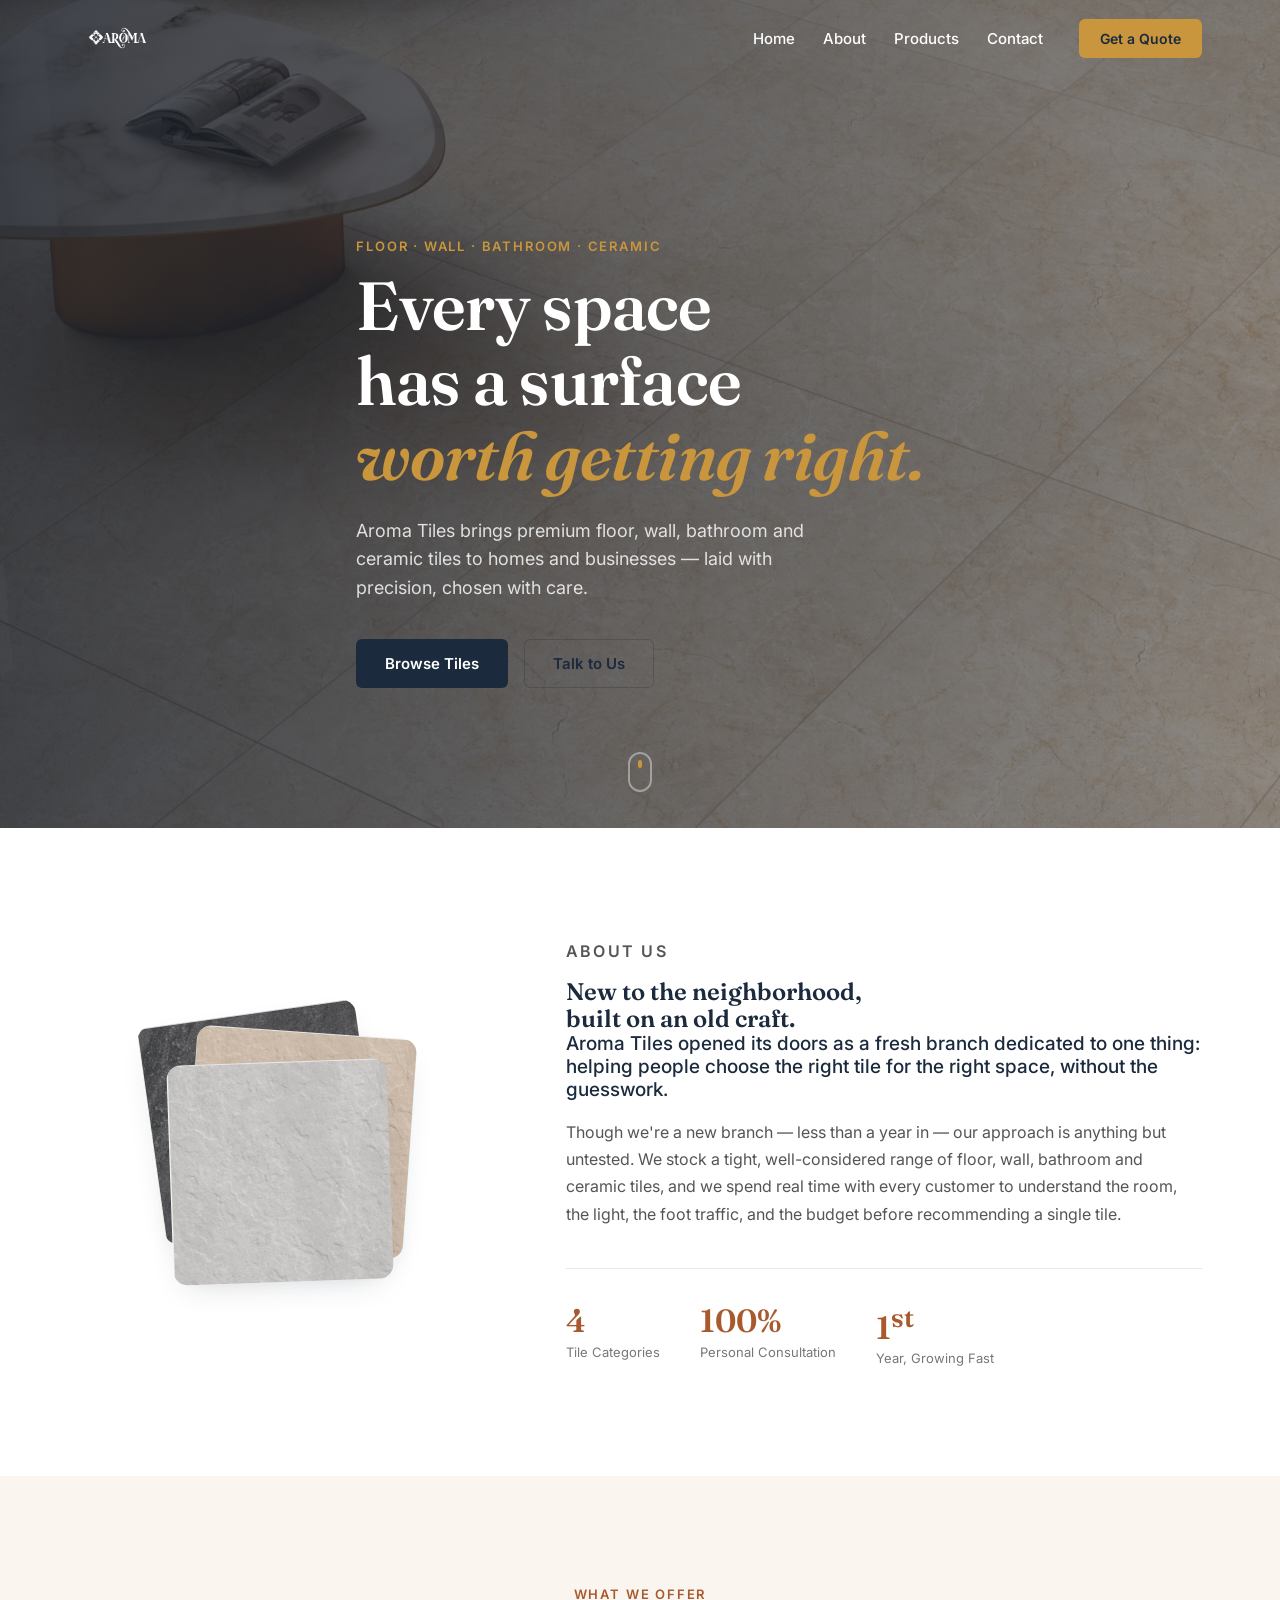
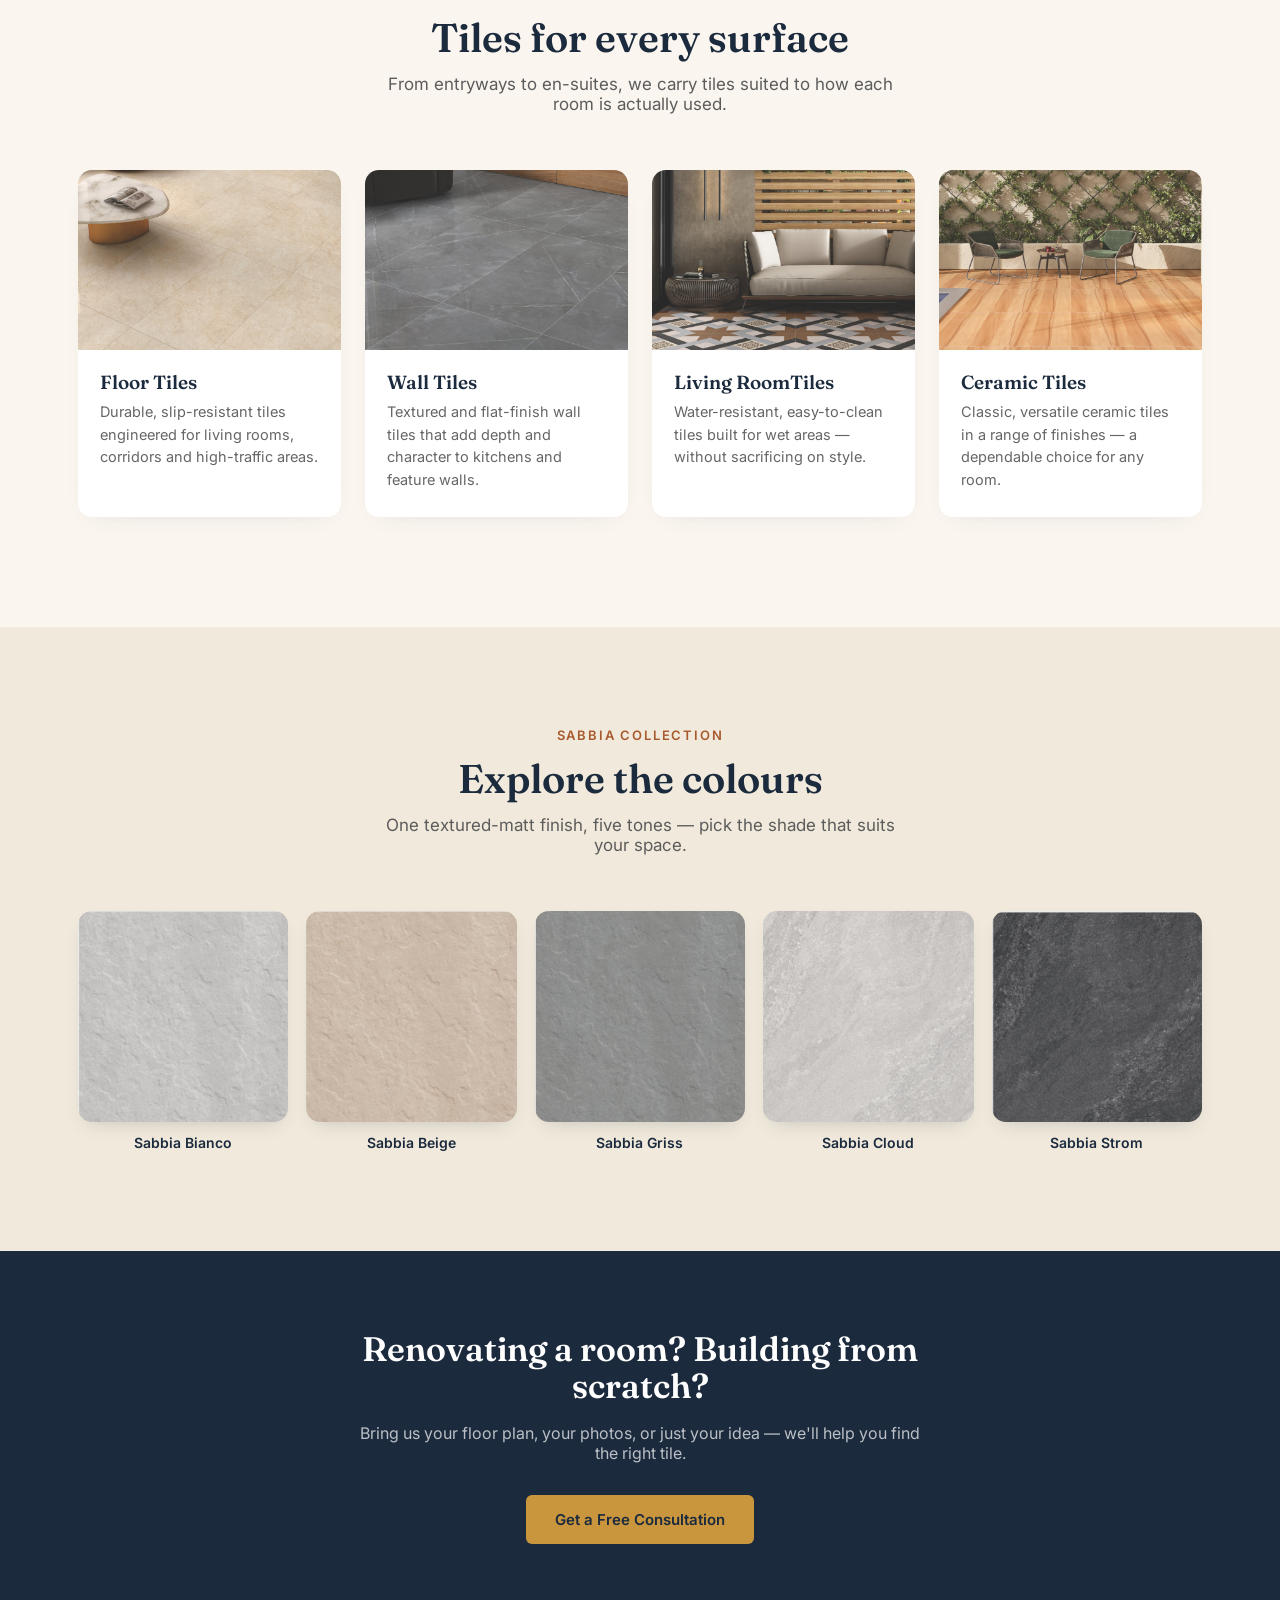
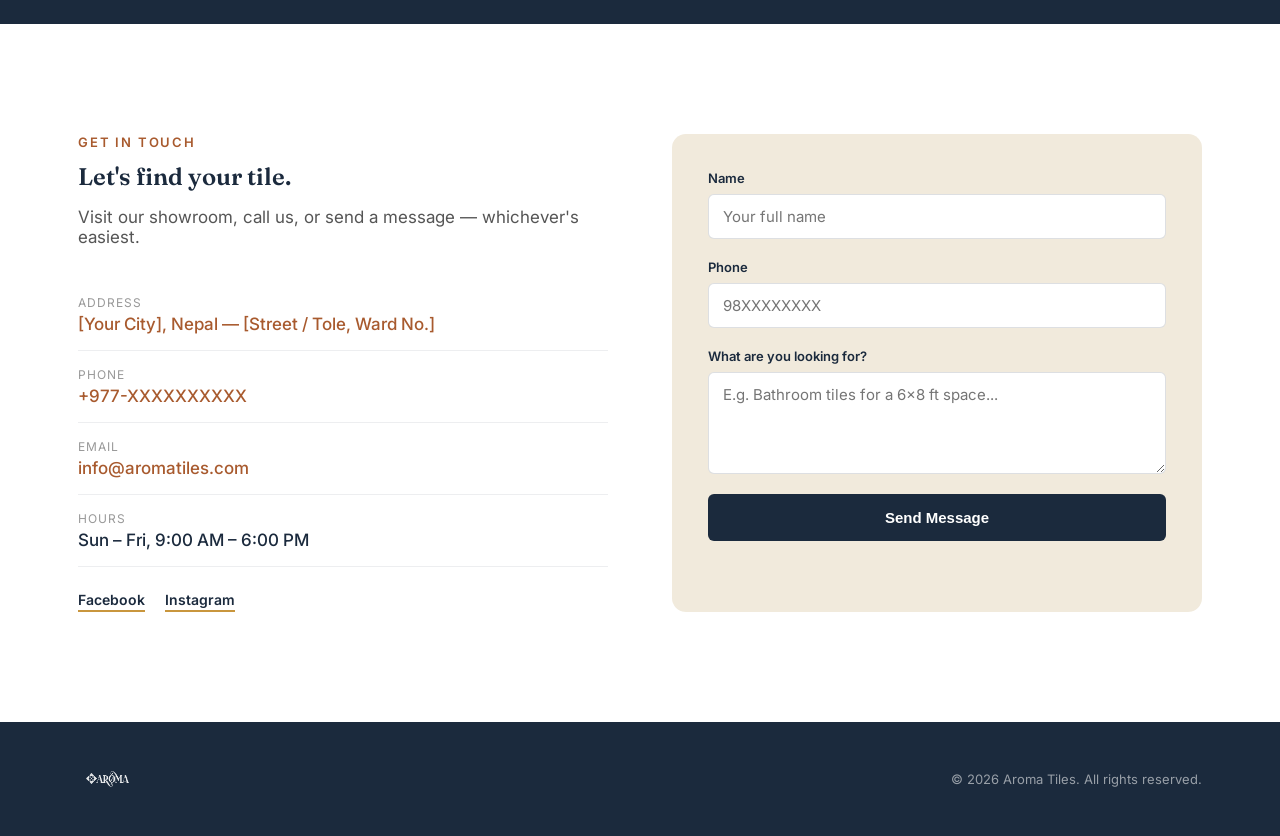
==== aroma-tiles/index.html @ 13517559 "Add files via upload" ====
<!DOCTYPE html>
<html lang="en">

<head>
  <meta charset="UTF-8">
  <meta name="viewport" content="width=device-width, initial-scale=1.0">
  <title>Aroma Tiles — Premium Floor, Wall & Bathroom Tiles</title>
  <meta name="description"
    content="Aroma Tiles offers premium floor tiles, wall tiles, bathroom tiles, and ceramic tiles. Quality flooring solutions for your home and business.">
  <meta name="keywords" content="Aroma Tiles, floor tiles, wall tiles, bathroom tiles, ceramic tiles, tile shop">
  <meta property="og:title" content="Aroma Tiles — Premium Tiles for Every Space">
  <meta property="og:description" content="Discover premium floor, wall, bathroom and ceramic tiles at Aroma Tiles.">
  <meta property="og:type" content="website">
  <link rel="icon" href="assets/logo.png" type="image/png">
  <link rel="preconnect" href="https://fonts.googleapis.com">
  <link rel="preconnect" href="https://fonts.gstatic.com" crossorigin>
  <link
    href="https://fonts.googleapis.com/css2?family=Fraunces:opsz,wght@9..144,300..700&family=Inter:wght@400;500;600;700&display=swap"
    rel="stylesheet">
  <link rel="stylesheet" href="style.css">
</head>

<body>

  <!-- ===================== HEADER / NAV ===================== -->
  <header class="site-header" id="header">
    <div class="container header-inner">
      <a href="#home" class="brand">
        <img src="assets/logo.png" alt="Aroma Tiles logo" class="brand-logo">
      </a>
      <nav class="main-nav" id="main-nav">
        <a href="#home">Home</a>
        <a href="#about">About</a>
        <a href="#products">Products</a>
        <a href="#contact">Contact</a>
      </nav>
      <a href="#contact" class="btn btn-primary nav-cta">Get a Quote</a>
      <button class="nav-toggle" id="nav-toggle" aria-label="Toggle menu" aria-expanded="false">
        <span></span><span></span><span></span>
      </button>
    </div>
  </header>

  <!-- ===================== HERO ===================== -->
  <section class="hero" id="home">
    <div class="hero-slideshow" id="heroSlideshow" aria-hidden="true">
      <div class="hero-slide active" style="background-image:url('assets/floor.jpg')"></div>
      <div class="hero-slide" style="background-image:url('assets/wall.jpg')"></div>
      <div class="hero-slide" style="background-image:url('assets/bathroom.jpg')"></div>
      <div class="hero-slide" style="background-image:url('assets/ceramic.jpg')"></div>
    </div>
    <div class="hero-overlay" aria-hidden="true"></div>
    <div class="hero-grout" aria-hidden="true">
      <div class="grout-grid" id="groutGrid"></div>
    </div>
    <div class="container hero-inner">
      <p class="eyebrow">Floor &middot; Wall &middot; Bathroom &middot; Ceramic</p>
      <h1 class="hero-title">Every space<br>has a surface<br><span class="accent-text">worth getting right.</span></h1>
      <p class="hero-sub">Aroma Tiles brings premium floor, wall, bathroom and ceramic tiles to homes and businesses —
        laid with precision, chosen with care.</p>
      <div class="hero-actions">
        <a href="#products" class="btn btn-primary">Browse Tiles</a>
        <a href="#contact" class="btn btn-ghost">Talk to Us</a>
      </div>
    </div>
    <div class="scroll-cue" aria-hidden="true">
      <span></span>
    </div>
  </section>

  <!-- ===================== ABOUT ===================== -->
  <section class="about" id="about">
    <div class="container about-inner">
      <div class="about-visual" aria-hidden="true">
        <div class="tile-stack">
          <div class="stack-tile t1" style="background-image:url('assets/swatch_strom.jpg'); background-size:cover;">
          </div>
          <div class="stack-tile t2" style="background-image:url('assets/swatch_beige.jpg'); background-size:cover;">
          </div>
          <div class="stack-tile t3" style="background-image:url('assets/swatch_bianco.jpg'); background-size:cover;">
          </div>
        </div>
      </div>
      <div class="about-content">
        <p class="eyebrow">About Us</p>
        <h2>New to the neighborhood,<br>built on an old craft.</h2>
        <p class="about-lead">Aroma Tiles opened its doors as a fresh branch dedicated to one thing: helping people
          choose the right tile for the right space, without the guesswork.</p>
        <p>Though we're a new branch — less than a year in — our approach is anything but untested. We stock a tight,
          well-considered range of floor, wall, bathroom and ceramic tiles, and we spend real time with every customer
          to understand the room, the light, the foot traffic, and the budget before recommending a single tile.</p>
        <div class="about-stats">
          <div class="stat">
            <span class="stat-num">4</span>
            <span class="stat-label">Tile Categories</span>
          </div>
          <div class="stat">
            <span class="stat-num">100%</span>
            <span class="stat-label">Personal Consultation</span>
          </div>
          <div class="stat">
            <span class="stat-num">1<sup>st</sup></span>
            <span class="stat-label">Year, Growing Fast</span>
          </div>
        </div>
      </div>
    </div>
  </section>

  <!-- ===================== PRODUCTS ===================== -->
  <section class="products" id="products">
    <div class="container">
      <p class="eyebrow center">What We Offer</p>
      <h2 class="section-title center">Tiles for every surface</h2>
      <p class="section-sub center">From entryways to en-suites, we carry tiles suited to how each room is actually
        used.</p>

      <div class="product-grid">
        <article class="product-card" style="--pc-1: #C9963D; --pc-2: #A85A2E;">
          <div class="product-visual product-visual--photo"
            style="background-image:url('assets/floor.jpg'); background-size: cover; background-position: center;"
            aria-hidden="true"></div>
          <div class="product-body">
            <h3>Floor Tiles</h3>
            <p>Durable, slip-resistant tiles engineered for living rooms, corridors and high-traffic areas.</p>
          </div>
        </article>

        <article class="product-card" style="--pc-1: #6E8E8C; --pc-2: #1B2A3D;">
          <div class="product-visual product-visual--photo"
            style="background-image:url('assets/wall.jpg'); background-size: cover; background-position: center;"
            aria-hidden="true"></div>
          <div class="product-body">
            <h3>Wall Tiles</h3>
            <p>Textured and flat-finish wall tiles that add depth and character to kitchens and feature walls.</p>
          </div>
        </article>

        <article class="product-card" style="--pc-1: #A85A2E; --pc-2: #C9963D;">
          <div class="product-visual product-visual--photo"
            style="background-image:url('assets/bathroom.jpg'); background-size: cover; background-position: center;"
            aria-hidden="true"></div>
          <div class="product-body">
            <h3>Living RoomTiles</h3>
            <p>Water-resistant, easy-to-clean tiles built for wet areas — without sacrificing on style.</p>
          </div>
        </article>

        <article class="product-card" style="--pc-1: #1B2A3D; --pc-2: #6E8E8C;">
          <div class="product-visual product-visual--photo"
            style="background-image:url('assets/ceramic.jpg'); background-size: cover; background-position: center;"
            aria-hidden="true"></div>
          <div class="product-body">
            <h3>Ceramic Tiles</h3>
            <p>Classic, versatile ceramic tiles in a range of finishes — a dependable choice for any room.</p>
          </div>
        </article>
      </div>
    </div>
  </section>

  <!-- ===================== COLOUR SWATCHES ===================== -->
  <section class="swatches" id="colours">
    <div class="container">
      <p class="eyebrow center">Sabbia Collection</p>
      <h2 class="section-title center">Explore the colours</h2>
      <p class="section-sub center">One textured-matt finish, five tones — pick the shade that suits your space.</p>

      <div class="swatch-grid">
        <div class="swatch-card">
          <div class="swatch-photo" style="background-image:url('assets/sabbia_bianco.jpg');"></div>
          <span class="swatch-name">Sabbia Bianco</span>
        </div>
        <div class="swatch-card">
          <div class="swatch-photo" style="background-image:url('assets/sabbia_beige.jpg');"></div>
          <span class="swatch-name">Sabbia Beige</span>
        </div>
        <div class="swatch-card">
          <div class="swatch-photo" style="background-image:url('assets/sabbia_griss.jpg');"></div>
          <span class="swatch-name">Sabbia Griss</span>
        </div>
        <div class="swatch-card">
          <div class="swatch-photo" style="background-image:url('assets/sabbia_cloud.jpg');"></div>
          <span class="swatch-name">Sabbia Cloud</span>
        </div>
        <div class="swatch-card">
          <div class="swatch-photo" style="background-image:url('assets/sabbia_strom.jpg');"></div>
          <span class="swatch-name">Sabbia Strom</span>
        </div>
      </div>
    </div>
  </section>

  <!-- ===================== CTA STRIP ===================== -->
  <section class="cta-strip">
    <div class="container cta-strip-inner">
      <h2>Renovating a room? Building from scratch?</h2>
      <p>Bring us your floor plan, your photos, or just your idea — we'll help you find the right tile.</p>
      <a href="#contact" class="btn btn-primary">Get a Free Consultation</a>
    </div>
  </section>

  <!-- ===================== CONTACT ===================== -->
  <section class="contact" id="contact">
    <div class="container contact-inner">
      <div class="contact-info">
        <p class="eyebrow">Get In Touch</p>
        <h2>Let's find your tile.</h2>
        <p class="contact-lead">Visit our showroom, call us, or send a message — whichever's easiest.</p>

        <ul class="contact-list">
          <li>
            <span class="contact-label">Address</span>
            <span class="contact-value" data-placeholder="address">[Your City], Nepal — [Street / Tole, Ward No.]</span>
          </li>
          <li>
            <span class="contact-label">Phone</span>
            <span class="contact-value" data-placeholder="phone">+977-XXXXXXXXXX</span>
          </li>
          <li>
            <span class="contact-label">Email</span>
            <span class="contact-value" data-placeholder="email">info@aromatiles.com</span>
          </li>
          <li>
            <span class="contact-label">Hours</span>
            <span class="contact-value">Sun – Fri, 9:00 AM – 6:00 PM</span>
          </li>
        </ul>

        <div class="social-links">
          <a href="#" aria-label="Facebook">Facebook</a>
          <a href="#" aria-label="Instagram">Instagram</a>
        </div>
      </div>

      <form class="contact-form" id="contactForm">
        <div class="form-row">
          <label for="name">Name</label>
          <input type="text" id="name" name="name" required placeholder="Your full name">
        </div>
        <div class="form-row">
          <label for="phone">Phone</label>
          <input type="tel" id="phone" name="phone" required placeholder="98XXXXXXXX">
        </div>
        <div class="form-row">
          <label for="message">What are you looking for?</label>
          <textarea id="message" name="message" rows="4"
            placeholder="E.g. Bathroom tiles for a 6x8 ft space..."></textarea>
        </div>
        <button type="submit" class="btn btn-primary form-submit">Send Message</button>
        <p class="form-note" id="formNote"></p>
      </form>
    </div>
  </section>

  <!-- ===================== FOOTER ===================== -->
  <footer class="site-footer">
    <div class="container footer-inner">
      <img src="assets/logo.png" alt="Aroma Tiles logo" class="footer-logo">
      <p>&copy; <span id="year"></span> Aroma Tiles. All rights reserved.</p>
    </div>
  </footer>

  <script src="script.js"></script>
</body>

</html>
---- aroma-tiles/style.css ----
/* ====================================================================
   AROMA TILES — STYLESHEET
   ----------------------------------------------------------------
   COLOR & FONT TOKENS are defined first under :root.
   If you want to retheme the site, change values there only.
   ==================================================================== */

:root {
  /* ---- Colors (pulled from the Aroma Tiles logo) ---- */
  --color-navy: #1B2A3D;       /* primary dark / text on light bg */
  --color-cream: #FAF6EF;      /* main background */
  --color-cream-deep: #F1EADC; /* secondary background / cards */
  --color-gold: #C9963D;       /* primary accent */
  --color-terracotta: #A85A2E; /* secondary accent */
  --color-sage: #6E8E8C;       /* tertiary accent, used sparingly */
  --color-charcoal: #2D2D2D;   /* body text */
  --color-white: #FFFFFF;

  /* ---- Type ---- */
  --font-display: 'Fraunces', Georgia, serif;
  --font-body: 'Inter', -apple-system, sans-serif;

  /* ---- Layout ---- */
  --container-w: 1180px;
  --radius-sm: 6px;
  --radius-md: 14px;
  --shadow-soft: 0 12px 32px -16px rgba(27, 42, 61, 0.25);
}

* { box-sizing: border-box; }
html { scroll-behavior: smooth; }

body {
  margin: 0;
  font-family: var(--font-body);
  color: var(--color-charcoal);
  background: var(--color-cream);
  -webkit-font-smoothing: antialiased;
  overflow-x: hidden;
}

img { max-width: 100%; display: block; }

a { color: inherit; text-decoration: none; }

.container {
  max-width: var(--container-w);
  margin: 0 auto;
  padding: 0 28px;
}

h1, h2, h3 {
  font-family: var(--font-display);
  color: var(--color-navy);
  margin: 0;
  line-height: 1.1;
  font-weight: 600;
}

p { margin: 0; }

.eyebrow {
  font-family: var(--font-body);
  font-size: 13px;
  font-weight: 600;
  letter-spacing: 0.14em;
  text-transform: uppercase;
  color: var(--color-terracotta);
  margin: 0 0 14px;
}
.eyebrow.center { text-align: center; }

.section-title { font-size: clamp(28px, 4vw, 40px); margin-bottom: 14px; }
.section-title.center { text-align: center; }
.section-sub {
  font-size: 17px;
  color: #5C5C5C;
  max-width: 540px;
  margin: 0 auto 56px;
}
.section-sub.center { text-align: center; }

/* ---- Buttons ---- */
.btn {
  display: inline-flex;
  align-items: center;
  justify-content: center;
  padding: 14px 28px;
  border-radius: var(--radius-sm);
  font-weight: 600;
  font-size: 15px;
  border: 1px solid transparent;
  cursor: pointer;
  transition: transform 0.2s ease, box-shadow 0.2s ease, background 0.2s ease;
}
.btn-primary {
  background: var(--color-navy);
  color: var(--color-white);
}
.btn-primary:hover {
  background: #142031;
  transform: translateY(-2px);
  box-shadow: var(--shadow-soft);
}
.btn-ghost {
  background: transparent;
  border-color: rgba(27,42,61,0.25);
  color: var(--color-navy);
}
.btn-ghost:hover { border-color: var(--color-navy); }

/* ====================================================================
   HEADER
   ==================================================================== */
.site-header {
  position: fixed;
  top: 0; left: 0; right: 0;
  z-index: 100;
  background: transparent;
  backdrop-filter: none;
  border-bottom: 1px solid transparent;
  transition: background 0.3s ease, border-color 0.3s ease, backdrop-filter 0.3s ease;
}
.site-header.scrolled {
  background: rgba(250, 246, 239, 0.85);
  backdrop-filter: blur(10px);
  border-bottom: 1px solid rgba(27,42,61,0.08);
}
.site-header .main-nav { color: var(--color-white); }
.site-header.scrolled .main-nav { color: var(--color-charcoal); }
.site-header .main-nav a::after { background: var(--color-gold); }
.header-inner {
  display: flex;
  align-items: center;
  gap: 28px;
  padding-top: 10px;
  padding-bottom: 10px;
}
.brand-logo {
  height: 56px;
  width: auto;
  filter: brightness(0) invert(1);
  transition: filter 0.3s ease;
}
.site-header.scrolled .brand-logo { filter: none; }
.main-nav {
  display: flex;
  gap: 28px;
  margin-left: auto;
  font-weight: 500;
  font-size: 15px;
}
.main-nav a { position: relative; padding: 4px 0; }
.main-nav a::after {
  content: '';
  position: absolute;
  bottom: -2px; left: 0;
  width: 0%; height: 2px;
  background: var(--color-terracotta);
  transition: width 0.25s ease;
}
.main-nav a:hover::after { width: 100%; }

.nav-cta {
  margin-left: 8px;
  padding: 10px 20px;
  font-size: 14px;
  background: var(--color-gold);
  color: var(--color-navy);
  transition: background 0.3s ease;
}
.site-header.scrolled .nav-cta { background: var(--color-navy); color: var(--color-white); }

.nav-toggle {
  display: none;
  flex-direction: column;
  justify-content: center;
  gap: 5px;
  width: 32px; height: 32px;
  background: none;
  border: none;
  cursor: pointer;
  margin-left: auto;
}
.nav-toggle span {
  height: 2px; width: 100%;
  background: var(--color-white);
  border-radius: 2px;
  transition: background 0.3s ease;
}
.site-header.scrolled .nav-toggle span { background: var(--color-navy); }

/* ====================================================================
   HERO
   ==================================================================== */
.hero {
  position: relative;
  min-height: 92vh;
  display: flex;
  align-items: center;
  overflow: hidden;
  padding-top: 98px;
}

/* Slideshow background */
.hero-slideshow {
  position: absolute;
  inset: 0;
  z-index: 0;
}
.hero-slide {
  position: absolute;
  inset: 0;
  background-size: cover;
  background-position: center;
  opacity: 0;
  transition: opacity 1.6s ease;
}
.hero-slide.active { opacity: 1; }

/* Dark overlay so white text stays readable over any photo */
.hero-overlay {
  position: absolute;
  inset: 0;
  z-index: 1;
  background: linear-gradient(
    100deg,
    rgba(20, 26, 36, 0.82) 0%,
    rgba(20, 26, 36, 0.62) 45%,
    rgba(20, 26, 36, 0.4) 100%
  );
}

/* Signature element: diagonal tile/grout grid that fades in panel by panel */
.hero-grout {
  position: absolute;
  inset: 0;
  z-index: 2;
}
.grout-grid {
  position: absolute;
  inset: -10%;
  display: grid;
  grid-template-columns: repeat(8, 1fr);
  grid-template-rows: repeat(6, 1fr);
  transform: rotate(-6deg) scale(1.15);
}
.grout-grid div {
  border: 1px solid rgba(255, 255, 255, 0.08);
  background: transparent;
  opacity: 0;
  transition: background 1.2s ease, opacity 1.2s ease;
}
.grout-grid div.lit {
  opacity: 1;
  background: rgba(201, 150, 61, 0.18);
}
.grout-grid div.lit.terra {
  background: rgba(168, 90, 46, 0.18);
}

.hero-inner .eyebrow { color: var(--color-gold); }
.hero-inner {
  position: relative;
  z-index: 3;
  max-width: 680px;
}
.hero-title {
  font-size: clamp(40px, 6vw, 68px);
  letter-spacing: -0.01em;
  color: var(--color-white);
}
.accent-text { color: var(--color-gold); font-style: italic; }
.hero-sub {
  margin-top: 24px;
  font-size: 18px;
  line-height: 1.6;
  color: rgba(255, 255, 255, 0.82);
  max-width: 480px;
}
.hero-actions {
  margin-top: 36px;
  display: flex;
  gap: 16px;
  flex-wrap: wrap;
}

.scroll-cue {
  position: absolute;
  bottom: 36px; left: 50%;
  transform: translateX(-50%);
  width: 24px; height: 40px;
  border: 2px solid rgba(255,255,255,0.4);
  border-radius: 14px;
  z-index: 3;
}
.scroll-cue span {
  position: absolute;
  top: 6px; left: 50%;
  transform: translateX(-50%);
  width: 4px; height: 8px;
  background: var(--color-gold);
  border-radius: 2px;
  animation: scrollDot 1.8s infinite;
}
@keyframes scrollDot {
  0% { opacity: 1; top: 6px; }
  100% { opacity: 0; top: 20px; }
}

/* ====================================================================
   ABOUT
   ==================================================================== */
.about { padding: 110px 0; background: var(--color-white); }
.about-inner {
  display: grid;
  grid-template-columns: 0.8fr 1.2fr;
  gap: 64px;
  align-items: center;
}
.about-inner > * { min-width: 0; }
.about-content { min-width: 0; max-width: 100%; }
.about-content p, .about-content h2 { overflow-wrap: break-word; }
.about-visual { display: flex; justify-content: center; }
.tile-stack { position: relative; width: 280px; height: 280px; }
.stack-tile {
  position: absolute;
  width: 220px; height: 220px;
  border-radius: var(--radius-md);
  box-shadow: var(--shadow-soft);
}
.stack-tile.t1 { top: 0; left: 0; transform: rotate(-8deg); z-index: 1; background-position: center; }
.stack-tile.t2 { top: 20px; left: 40px; transform: rotate(4deg); z-index: 2; background-position: center; }
.stack-tile.t3 {
  top: 50px; left: 20px;
  transform: rotate(-2deg);
  z-index: 3;
  background-position: center;
}

.about-lead { font-size: 19px; color: var(--color-navy); font-weight: 500; margin-bottom: 18px; }
.about-content p:not(.about-lead) { color: #555; line-height: 1.7; font-size: 16px; }
.about-stats {
  display: flex;
  gap: 40px;
  margin-top: 40px;
  padding-top: 32px;
  border-top: 1px solid rgba(27,42,61,0.1);
}
.stat { display: flex; flex-direction: column; }
.stat-num { font-family: var(--font-display); font-size: 32px; color: var(--color-terracotta); font-weight: 600; }
.stat-label { font-size: 13px; color: #777; margin-top: 4px; }

/* ====================================================================
   PRODUCTS
   ==================================================================== */
.products { padding: 110px 0; }
.product-grid {
  display: grid;
  grid-template-columns: repeat(4, 1fr);
  gap: 24px;
}
.product-card {
  background: var(--color-white);
  border-radius: var(--radius-md);
  overflow: hidden;
  box-shadow: 0 8px 24px -16px rgba(27,42,61,0.18);
  transition: transform 0.3s ease, box-shadow 0.3s ease;
}
.product-card:hover {
  transform: translateY(-6px);
  box-shadow: var(--shadow-soft);
}

/* Placeholder visuals — REPLACE with real product photography.
   Swap each .product-visual div in index.html for an <img src="assets/your-photo.jpg">
   and remove the matching background rule below. */
.product-visual {
  height: 180px;
  background: linear-gradient(135deg, var(--pc-1), var(--pc-2));
  position: relative;
  overflow: hidden;
}
.product-visual::before {
  content: '';
  position: absolute;
  inset: 0;
  background-image:
    linear-gradient(0deg, transparent 48%, rgba(255,255,255,0.25) 50%, transparent 52%),
    linear-gradient(90deg, transparent 48%, rgba(255,255,255,0.25) 50%, transparent 52%);
  background-size: 60px 60px;
  opacity: 0.5;
}

/* Real photo variant: no grid overlay, just a clean cover-fit photo */
.product-visual--photo {
  background-size: cover;
  background-position: center;
}
.product-visual--photo::before { content: none; }

.product-body { padding: 22px 22px 26px; }
.product-body h3 { font-size: 19px; margin-bottom: 8px; }
.product-body p { font-size: 14.5px; color: #666; line-height: 1.55; }

.product-note {
  text-align: center;
  margin-top: 40px;
  font-size: 13px;
  color: #999;
}
.product-note code {
  background: var(--color-cream-deep);
  padding: 2px 6px;
  border-radius: 4px;
}

/* ====================================================================
   COLOUR SWATCHES
   ==================================================================== */
.swatches { padding: 100px 0; background: var(--color-cream-deep); }
.swatch-grid {
  display: grid;
  grid-template-columns: repeat(5, 1fr);
  gap: 18px;
}
.swatch-card {
  display: flex;
  flex-direction: column;
  align-items: center;
  gap: 12px;
}
.swatch-photo {
  width: 100%;
  aspect-ratio: 1 / 1;
  border-radius: var(--radius-md);
  background-size: cover;
  background-position: center;
  box-shadow: 0 8px 20px -10px rgba(27,42,61,0.25);
  transition: transform 0.3s ease, box-shadow 0.3s ease;
}
.swatch-card:hover .swatch-photo {
  transform: translateY(-6px) scale(1.03);
  box-shadow: var(--shadow-soft);
}
.swatch-name {
  font-size: 14px;
  font-weight: 600;
  color: var(--color-navy);
  text-align: center;
}

/* ====================================================================
   CTA STRIP
   ==================================================================== */
.cta-strip {
  background: var(--color-navy);
  padding: 80px 0;
}
.cta-strip-inner { text-align: center; max-width: 640px; margin: 0 auto; }
.cta-strip h2 { color: var(--color-white); font-size: clamp(26px, 3.5vw, 34px); }
.cta-strip p { color: rgba(255,255,255,0.7); margin: 18px 0 32px; font-size: 16px; }
.cta-strip .btn-primary { background: var(--color-gold); color: var(--color-navy); }
.cta-strip .btn-primary:hover { background: #DBAB55; }

/* ====================================================================
   CONTACT
   ==================================================================== */
.contact { padding: 110px 0; background: var(--color-white); }
.contact-inner {
  display: grid;
  grid-template-columns: 1fr 1fr;
  gap: 64px;
}
.contact-inner > * { min-width: 0; }
.contact-lead { font-size: 17px; color: #555; margin: 16px 0 32px; }
.contact-list { list-style: none; padding: 0; margin: 0; }
.contact-list li {
  display: flex;
  flex-direction: column;
  gap: 4px;
  padding: 16px 0;
  border-bottom: 1px solid rgba(27,42,61,0.08);
}
.contact-label { font-size: 12px; text-transform: uppercase; letter-spacing: 0.08em; color: #999; }
.contact-value { font-size: 17px; color: var(--color-navy); font-weight: 500; }
.contact-value[data-placeholder] { color: var(--color-terracotta); }

.social-links { display: flex; gap: 20px; margin-top: 24px; }
.social-links a { font-weight: 600; font-size: 14px; color: var(--color-navy); border-bottom: 2px solid var(--color-gold); padding-bottom: 2px; }

.contact-form {
  background: var(--color-cream-deep);
  border-radius: var(--radius-md);
  padding: 36px;
}
.form-row { margin-bottom: 20px; display: flex; flex-direction: column; gap: 8px; }
.form-row label { font-size: 13px; font-weight: 600; color: var(--color-navy); }
.form-row input, .form-row textarea {
  font-family: var(--font-body);
  font-size: 15px;
  padding: 12px 14px;
  border: 1px solid rgba(27,42,61,0.15);
  border-radius: var(--radius-sm);
  background: var(--color-white);
  resize: vertical;
}
.form-row input:focus, .form-row textarea:focus {
  outline: 2px solid var(--color-gold);
  outline-offset: 1px;
}
.form-submit { width: 100%; }
.form-note { margin-top: 14px; font-size: 14px; text-align: center; color: var(--color-terracotta); min-height: 18px; }

/* ====================================================================
   FOOTER
   ==================================================================== */
.site-footer { background: var(--color-navy); padding: 36px 0; }
.footer-inner {
  display: flex;
  align-items: center;
  justify-content: space-between;
  flex-wrap: wrap;
  gap: 16px;
}
.footer-logo { height: 42px; filter: brightness(0) invert(1); opacity: 0.9; }
.footer-inner p { color: rgba(255,255,255,0.55); font-size: 13px; }

/* ====================================================================
   RESPONSIVE
   ==================================================================== */
@media (max-width: 900px) {
  .about-inner, .contact-inner { grid-template-columns: 1fr; }
  .about-visual { order: -1; }
  .product-grid { grid-template-columns: repeat(2, 1fr); }
  .swatch-grid { grid-template-columns: repeat(3, 1fr); }
}

@media (max-width: 720px) {
  .main-nav {
    display: flex;
    flex-direction: column;
    gap: 0;
    position: absolute;
    top: 100%; left: 0; right: 0;
    background: var(--color-cream);
    border-bottom: 1px solid rgba(27,42,61,0.08);
    max-height: 0;
    overflow: hidden;
    transition: max-height 0.3s ease;
  }
  .main-nav.open { max-height: 260px; }
  .main-nav a { padding: 16px 28px; border-bottom: 1px solid rgba(27,42,61,0.06); }
  .nav-cta { display: none; }
  .nav-toggle { display: flex; }
  .hero-title { font-size: clamp(34px, 8vw, 48px); }
  .product-grid { grid-template-columns: 1fr; }
  .about-stats { flex-wrap: wrap; gap: 24px; }
  .swatch-grid { grid-template-columns: repeat(2, 1fr); }
}

@media (prefers-reduced-motion: reduce) {
  html { scroll-behavior: auto; }
  .grout-grid div { transition: none; }
  .scroll-cue span { animation: none; }
}
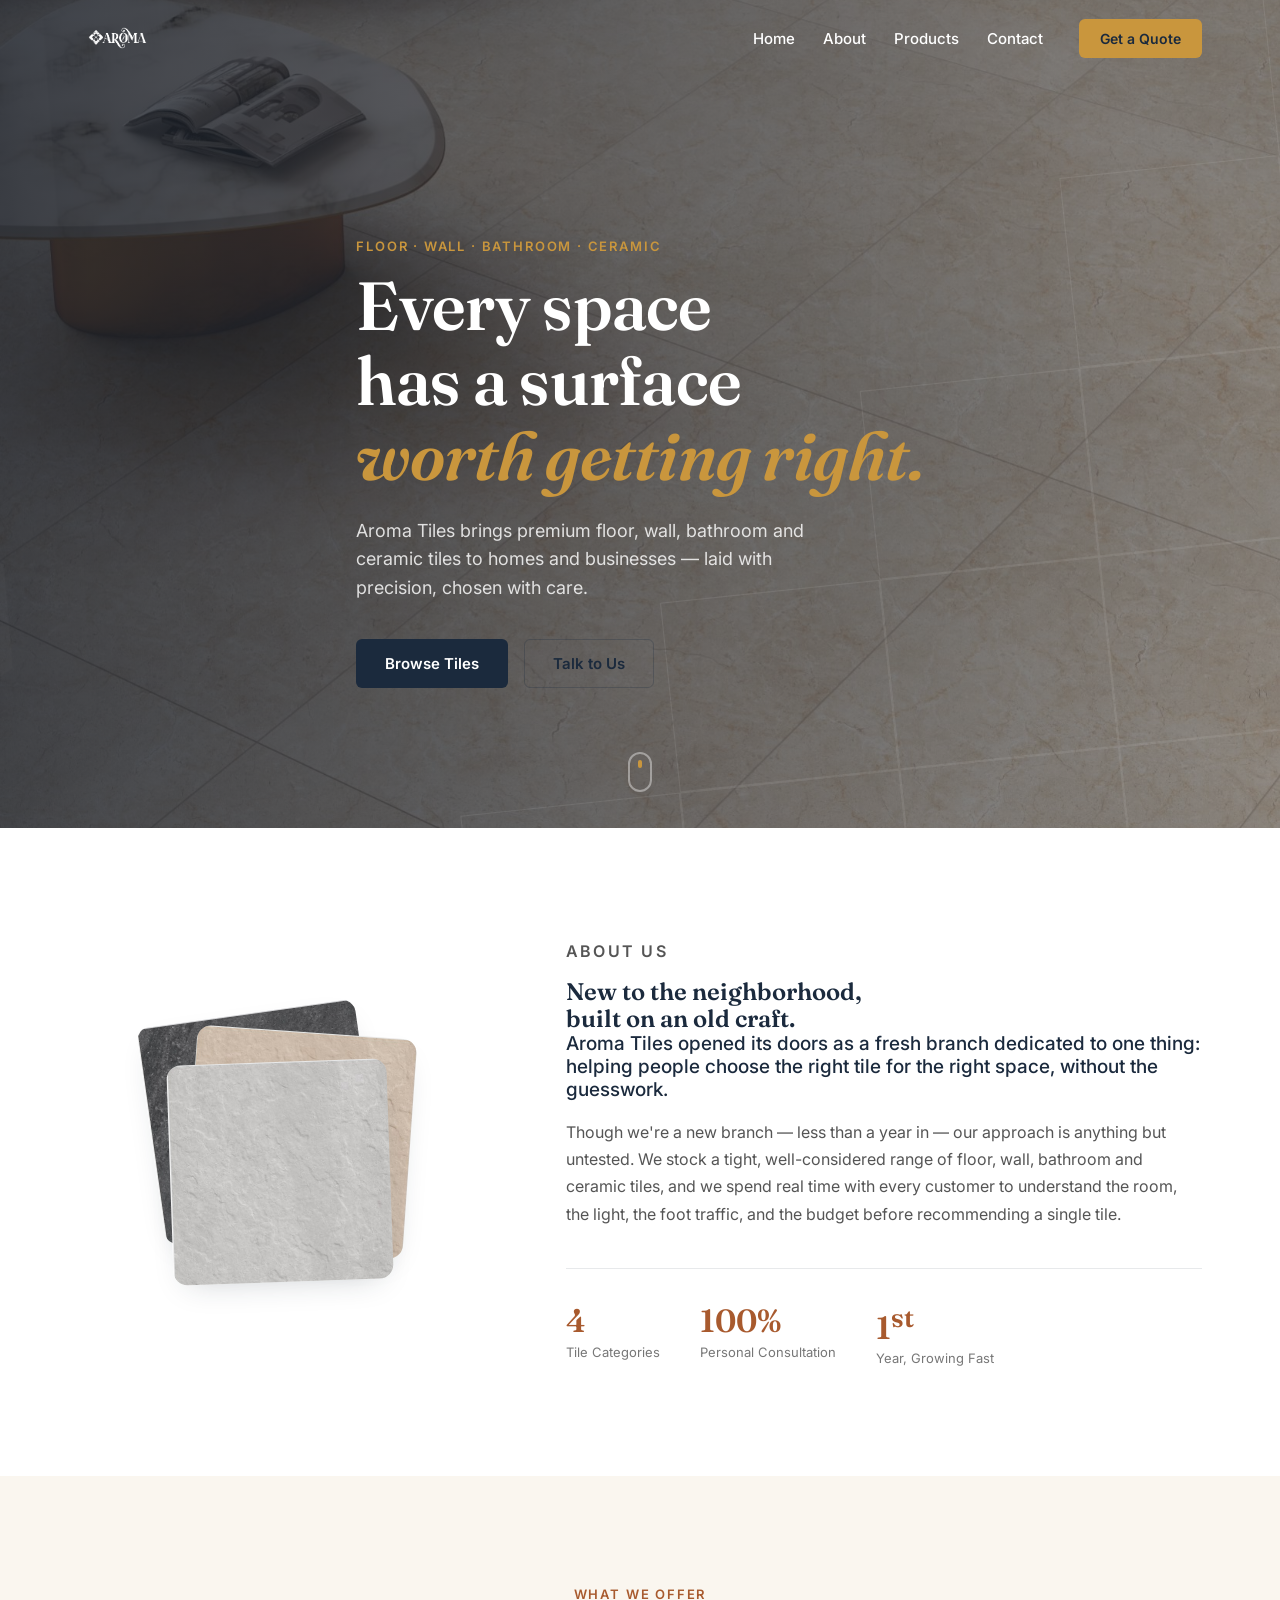
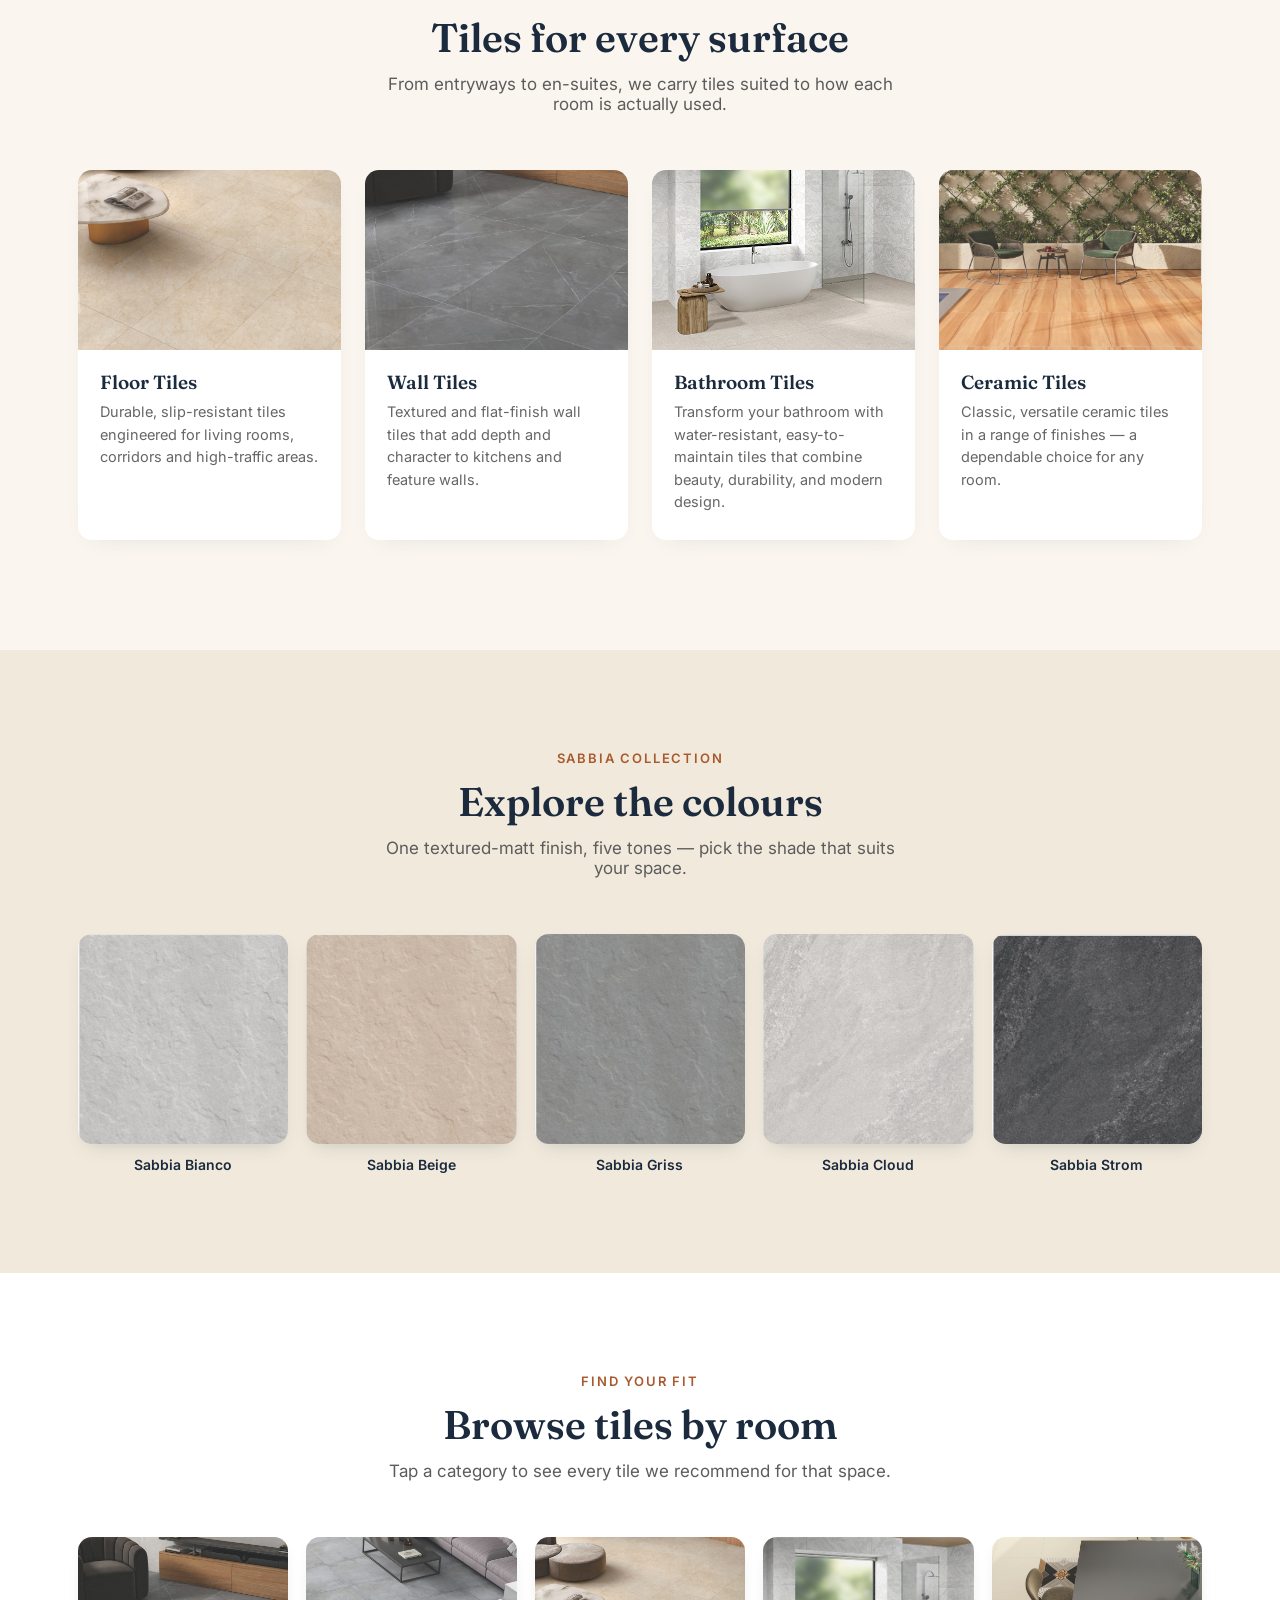
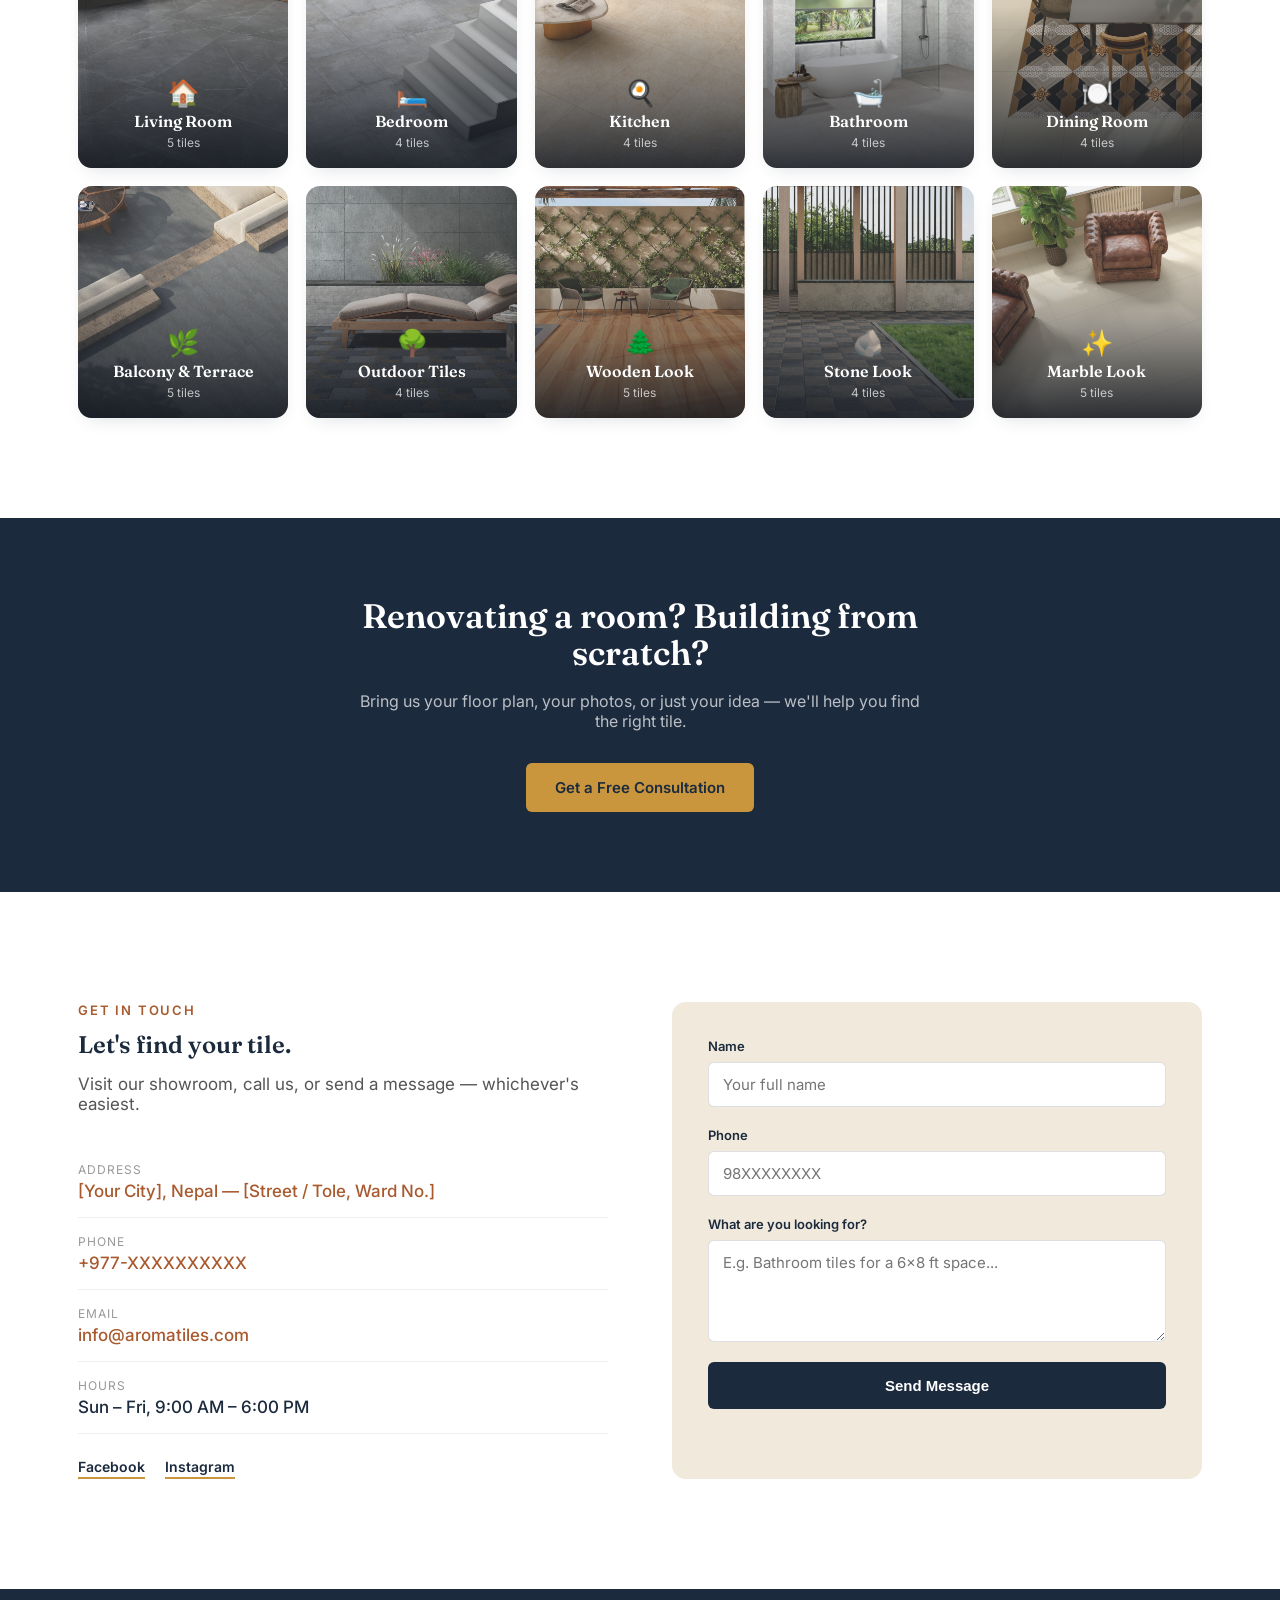
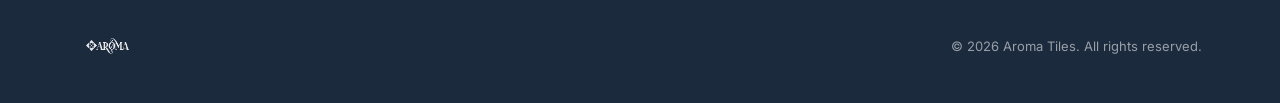
==== commit 0b8a620d: "Add files via upload" ====
--- a/aroma-tiles/index.html
+++ b/aroma-tiles/index.html
@@ -117,9 +117,10 @@
 
       <div class="product-grid">
         <article class="product-card" style="--pc-1: #C9963D; --pc-2: #A85A2E;">
-          <div class="product-visual product-visual--photo"
+          <div class="product-visual product-visual--photo zoomable"
             style="background-image:url('assets/floor.jpg'); background-size: cover; background-position: center;"
-            aria-hidden="true"></div>
+            data-zoom-src="assets/floor.jpg" data-zoom-name="Floor Tiles — Bottochino Beige"
+            aria-label="Click to enlarge Floor Tiles photo" role="button" tabindex="0"></div>
           <div class="product-body">
             <h3>Floor Tiles</h3>
             <p>Durable, slip-resistant tiles engineered for living rooms, corridors and high-traffic areas.</p>
@@ -127,9 +128,10 @@
         </article>
 
         <article class="product-card" style="--pc-1: #6E8E8C; --pc-2: #1B2A3D;">
-          <div class="product-visual product-visual--photo"
+          <div class="product-visual product-visual--photo zoomable"
             style="background-image:url('assets/wall.jpg'); background-size: cover; background-position: center;"
-            aria-hidden="true"></div>
+            data-zoom-src="assets/wall.jpg" data-zoom-name="Wall Tiles — Persian Grey"
+            aria-label="Click to enlarge Wall Tiles photo" role="button" tabindex="0"></div>
           <div class="product-body">
             <h3>Wall Tiles</h3>
             <p>Textured and flat-finish wall tiles that add depth and character to kitchens and feature walls.</p>
@@ -137,19 +139,23 @@
         </article>
 
         <article class="product-card" style="--pc-1: #A85A2E; --pc-2: #C9963D;">
-          <div class="product-visual product-visual--photo"
-            style="background-image:url('assets/bathroom.jpg'); background-size: cover; background-position: center;"
-            aria-hidden="true"></div>
+          <div class="product-visual product-visual--photo zoomable"
+            style="background-image:url('assets/bathroom-banner.jpg'); background-size: cover; background-position: center;"
+            data-zoom-src="./assets/bathroom-banner.jpg" data-zoom-name="Bathroom Tiles — Cross Enorma"
+            aria-label="Click to enlarge Bathroom Tiles photo" role="button" tabindex="0"></div>
           <div class="product-body">
-            <h3>Living RoomTiles</h3>
-            <p>Water-resistant, easy-to-clean tiles built for wet areas — without sacrificing on style.</p>
+            <h3>Bathroom Tiles</h3>
+            <p>Transform your bathroom with water-resistant, easy-to-maintain tiles that combine beauty, durability, and
+              modern design.
+            </p>
           </div>
         </article>
 
         <article class="product-card" style="--pc-1: #1B2A3D; --pc-2: #6E8E8C;">
-          <div class="product-visual product-visual--photo"
+          <div class="product-visual product-visual--photo zoomable"
             style="background-image:url('assets/ceramic.jpg'); background-size: cover; background-position: center;"
-            aria-hidden="true"></div>
+            data-zoom-src="assets/ceramic.jpg" data-zoom-name="Ceramic Tiles — Wooden Strip"
+            aria-label="Click to enlarge Ceramic Tiles photo" role="button" tabindex="0"></div>
           <div class="product-body">
             <h3>Ceramic Tiles</h3>
             <p>Classic, versatile ceramic tiles in a range of finishes — a dependable choice for any room.</p>
@@ -168,28 +174,154 @@
 
       <div class="swatch-grid">
         <div class="swatch-card">
-          <div class="swatch-photo" style="background-image:url('assets/sabbia_bianco.jpg');"></div>
+          <div class="swatch-photo zoomable" style="background-image:url('assets/sabbia_bianco.jpg');"
+            data-zoom-src="assets/sabbia_bianco.jpg" data-zoom-name="Sabbia Bianco"
+            aria-label="Click to enlarge Sabbia Bianco" role="button" tabindex="0"></div>
           <span class="swatch-name">Sabbia Bianco</span>
         </div>
         <div class="swatch-card">
-          <div class="swatch-photo" style="background-image:url('assets/sabbia_beige.jpg');"></div>
+          <div class="swatch-photo zoomable" style="background-image:url('assets/sabbia_beige.jpg');"
+            data-zoom-src="assets/sabbia_beige.jpg" data-zoom-name="Sabbia Beige"
+            aria-label="Click to enlarge Sabbia Beige" role="button" tabindex="0"></div>
           <span class="swatch-name">Sabbia Beige</span>
         </div>
         <div class="swatch-card">
-          <div class="swatch-photo" style="background-image:url('assets/sabbia_griss.jpg');"></div>
+          <div class="swatch-photo zoomable" style="background-image:url('assets/sabbia_griss.jpg');"
+            data-zoom-src="assets/sabbia_griss.jpg" data-zoom-name="Sabbia Griss"
+            aria-label="Click to enlarge Sabbia Griss" role="button" tabindex="0"></div>
           <span class="swatch-name">Sabbia Griss</span>
         </div>
         <div class="swatch-card">
-          <div class="swatch-photo" style="background-image:url('assets/sabbia_cloud.jpg');"></div>
+          <div class="swatch-photo zoomable" style="background-image:url('assets/sabbia_cloud.jpg');"
+            data-zoom-src="assets/sabbia_cloud.jpg" data-zoom-name="Sabbia Cloud"
+            aria-label="Click to enlarge Sabbia Cloud" role="button" tabindex="0"></div>
           <span class="swatch-name">Sabbia Cloud</span>
         </div>
         <div class="swatch-card">
-          <div class="swatch-photo" style="background-image:url('assets/sabbia_strom.jpg');"></div>
+          <div class="swatch-photo zoomable" style="background-image:url('assets/sabbia_strom.jpg');"
+            data-zoom-src="assets/sabbia_strom.jpg" data-zoom-name="Sabbia Strom"
+            aria-label="Click to enlarge Sabbia Strom" role="button" tabindex="0"></div>
           <span class="swatch-name">Sabbia Strom</span>
         </div>
       </div>
     </div>
   </section>
+
+  <!-- ===================== BROWSE BY ROOM ===================== -->
+  <section class="categories" id="categories">
+    <div class="container">
+      <p class="eyebrow center">Find Your Fit</p>
+      <h2 class="section-title center">Browse tiles by room</h2>
+      <p class="section-sub center">Tap a category to see every tile we recommend for that space.</p>
+
+      <div class="category-grid">
+        <div class="category-card" data-category="living-room" role="button" tabindex="0"
+          aria-label="View Living Room tiles">
+          <div class="category-photo" style="background-image:url('assets/covers/living_room.jpg');"></div>
+          <div class="category-overlay">
+            <span class="category-icon">🏠</span>
+            <span class="category-title">Living Room</span>
+            <span class="category-count">5 tiles</span>
+          </div>
+        </div>
+
+        <div class="category-card" data-category="bedroom" role="button" tabindex="0" aria-label="View Bedroom tiles">
+          <div class="category-photo" style="background-image:url('assets/covers/bedroom.jpg');"></div>
+          <div class="category-overlay">
+            <span class="category-icon">🛏️</span>
+            <span class="category-title">Bedroom</span>
+            <span class="category-count">4 tiles</span>
+          </div>
+        </div>
+
+        <div class="category-card" data-category="kitchen" role="button" tabindex="0" aria-label="View Kitchen tiles">
+          <div class="category-photo" style="background-image:url('assets/covers/kitchen.jpg');"></div>
+          <div class="category-overlay">
+            <span class="category-icon">🍳</span>
+            <span class="category-title">Kitchen</span>
+            <span class="category-count">4 tiles</span>
+          </div>
+        </div>
+
+        <div class="category-card" data-category="bathroom" role="button" tabindex="0" aria-label="View Bathroom tiles">
+          <div class="category-photo" style="background-image:url('assets/covers/bathroom-banner.jpg');"></div>
+          <div class="category-overlay">
+            <span class="category-icon">🛁</span>
+            <span class="category-title">Bathroom</span>
+            <span class="category-count">4 tiles</span>
+          </div>
+        </div>
+
+        <div class="category-card" data-category="dining-room" role="button" tabindex="0"
+          aria-label="View Dining Room tiles">
+          <div class="category-photo" style="background-image:url('assets/covers/dining_room.jpg');"></div>
+          <div class="category-overlay">
+            <span class="category-icon">🍽️</span>
+            <span class="category-title">Dining Room</span>
+            <span class="category-count">4 tiles</span>
+          </div>
+        </div>
+
+        <div class="category-card" data-category="balcony" role="button" tabindex="0"
+          aria-label="View Balcony and Terrace tiles">
+          <div class="category-photo" style="background-image:url('assets/covers/balcony.jpg');"></div>
+          <div class="category-overlay">
+            <span class="category-icon">🌿</span>
+            <span class="category-title">Balcony &amp; Terrace</span>
+            <span class="category-count">5 tiles</span>
+          </div>
+        </div>
+
+        <div class="category-card" data-category="outdoor" role="button" tabindex="0" aria-label="View Outdoor tiles">
+          <div class="category-photo" style="background-image:url('assets/covers/outdoor.jpg');"></div>
+          <div class="category-overlay">
+            <span class="category-icon">🌳</span>
+            <span class="category-title">Outdoor Tiles</span>
+            <span class="category-count">4 tiles</span>
+          </div>
+        </div>
+
+        <div class="category-card" data-category="wooden" role="button" tabindex="0"
+          aria-label="View Wooden Look tiles">
+          <div class="category-photo" style="background-image:url('assets/covers/wooden_look.jpg');"></div>
+          <div class="category-overlay">
+            <span class="category-icon">🌲</span>
+            <span class="category-title">Wooden Look</span>
+            <span class="category-count">5 tiles</span>
+          </div>
+        </div>
+
+        <div class="category-card" data-category="stone" role="button" tabindex="0" aria-label="View Stone Look tiles">
+          <div class="category-photo" style="background-image:url('assets/covers/stone_look.jpg');"></div>
+          <div class="category-overlay">
+            <span class="category-icon">🪨</span>
+            <span class="category-title">Stone Look</span>
+            <span class="category-count">4 tiles</span>
+          </div>
+        </div>
+
+        <div class="category-card" data-category="marble" role="button" tabindex="0"
+          aria-label="View Marble Look tiles">
+          <div class="category-photo" style="background-image:url('assets/covers/marble_look.jpg');"></div>
+          <div class="category-overlay">
+            <span class="category-icon">✨</span>
+            <span class="category-title">Marble Look</span>
+            <span class="category-count">5 tiles</span>
+          </div>
+        </div>
+      </div>
+    </div>
+  </section>
+
+  <!-- ===================== CATEGORY MODAL ===================== -->
+  <div class="category-modal" id="categoryModal" role="dialog" aria-modal="true" aria-label="Tile category gallery">
+    <div class="category-modal-inner">
+      <button class="category-modal-close" id="categoryModalClose" aria-label="Close gallery">&times;</button>
+      <p class="category-modal-icon" id="categoryModalIcon"></p>
+      <h3 class="category-modal-title" id="categoryModalTitle"></h3>
+      <div class="category-modal-grid" id="categoryModalGrid"></div>
+    </div>
+  </div>
 
   <!-- ===================== CTA STRIP ===================== -->
   <section class="cta-strip">
@@ -254,6 +386,13 @@
   </section>
 
   <!-- ===================== FOOTER ===================== -->
+  <!-- ===================== LIGHTBOX (image zoom) ===================== -->
+  <div class="lightbox" id="lightbox" role="dialog" aria-modal="true" aria-label="Enlarged tile photo">
+    <button class="lightbox-close" id="lightboxClose" aria-label="Close enlarged photo">&times;</button>
+    <img class="lightbox-img" id="lightboxImg" src="" alt="">
+    <p class="lightbox-caption" id="lightboxCaption"></p>
+  </div>
+
   <footer class="site-footer">
     <div class="container footer-inner">
       <img src="assets/logo.png" alt="Aroma Tiles logo" class="footer-logo">
--- a/aroma-tiles/style.css
+++ b/aroma-tiles/style.css
@@ -564,3 +564,195 @@
   .grout-grid div { transition: none; }
   .scroll-cue span { animation: none; }
 }
+
+/* ====================================================================
+   BROWSE BY ROOM (categories)
+   ==================================================================== */
+.categories { padding: 100px 0; background: var(--color-white); }
+.category-grid {
+  display: grid;
+  grid-template-columns: repeat(5, 1fr);
+  gap: 18px;
+}
+.category-card {
+  position: relative;
+  aspect-ratio: 1 / 1.1;
+  border-radius: var(--radius-md);
+  overflow: hidden;
+  cursor: pointer;
+  box-shadow: 0 8px 20px -10px rgba(27,42,61,0.2);
+  transition: transform 0.3s ease, box-shadow 0.3s ease;
+}
+.category-card:hover, .category-card:focus-visible {
+  transform: translateY(-6px);
+  box-shadow: var(--shadow-soft);
+}
+.category-photo {
+  position: absolute;
+  inset: 0;
+  background-size: cover;
+  background-position: center;
+  transition: transform 0.4s ease;
+}
+.category-card:hover .category-photo { transform: scale(1.08); }
+.category-overlay {
+  position: absolute;
+  inset: 0;
+  background: linear-gradient(180deg, rgba(27,42,61,0.05) 30%, rgba(15,20,28,0.85) 100%);
+  display: flex;
+  flex-direction: column;
+  align-items: center;
+  justify-content: flex-end;
+  padding: 18px 10px;
+  text-align: center;
+  color: var(--color-white);
+}
+.category-icon { font-size: 26px; margin-bottom: 4px; }
+.category-title { font-family: var(--font-display); font-size: 16px; font-weight: 600; line-height: 1.2; }
+.category-count { font-size: 12px; color: rgba(255,255,255,0.7); margin-top: 4px; }
+
+/* Category modal gallery */
+.category-modal {
+  position: fixed;
+  inset: 0;
+  z-index: 1000;
+  background: rgba(15, 18, 24, 0.92);
+  display: none;
+  align-items: center;
+  justify-content: center;
+  padding: 30px 20px;
+}
+.category-modal.open { display: flex; }
+.category-modal-inner {
+  background: var(--color-cream);
+  border-radius: var(--radius-md);
+  max-width: 900px;
+  width: 100%;
+  max-height: 85vh;
+  overflow-y: auto;
+  padding: 40px;
+  position: relative;
+}
+.category-modal-close {
+  position: absolute;
+  top: 18px; right: 18px;
+  width: 40px; height: 40px;
+  border-radius: 50%;
+  background: var(--color-cream-deep);
+  border: none;
+  font-size: 24px;
+  line-height: 1;
+  cursor: pointer;
+  color: var(--color-navy);
+}
+.category-modal-icon { font-size: 30px; text-align: center; margin: 0; }
+.category-modal-title {
+  text-align: center;
+  margin: 4px 0 28px;
+  font-size: clamp(24px, 3.5vw, 32px);
+}
+.category-modal-grid {
+  display: grid;
+  grid-template-columns: repeat(auto-fit, minmax(140px, 1fr));
+  gap: 16px;
+}
+.category-modal-item { display: flex; flex-direction: column; gap: 8px; align-items: center; }
+.category-modal-photo {
+  width: 100%;
+  aspect-ratio: 1/1;
+  border-radius: var(--radius-sm);
+  background-size: cover;
+  background-position: center;
+  cursor: zoom-in;
+  box-shadow: 0 6px 16px -8px rgba(27,42,61,0.25);
+  transition: transform 0.2s ease;
+}
+.category-modal-photo:hover { transform: scale(1.04); }
+.category-modal-name { font-size: 13px; font-weight: 600; color: var(--color-navy); text-align: center; }
+
+@media (max-width: 900px) {
+  .category-grid { grid-template-columns: repeat(3, 1fr); }
+}
+@media (max-width: 600px) {
+  .category-grid { grid-template-columns: repeat(2, 1fr); }
+  .category-modal-inner { padding: 24px; max-height: 90vh; }
+  .category-modal-grid { grid-template-columns: repeat(auto-fit, minmax(110px, 1fr)); }
+}
+
+/* ====================================================================
+   ZOOMABLE PHOTOS + LIGHTBOX
+   ==================================================================== */
+.zoomable {
+  cursor: zoom-in;
+  position: relative;
+}
+.zoomable::after {
+  content: '\1F50D';
+  position: absolute;
+  top: 12px; right: 12px;
+  width: 34px; height: 34px;
+  background: rgba(27, 42, 61, 0.65);
+  color: #fff;
+  border-radius: 50%;
+  display: flex;
+  align-items: center;
+  justify-content: center;
+  font-size: 15px;
+  opacity: 0;
+  transition: opacity 0.2s ease;
+  pointer-events: none;
+}
+.zoomable:hover::after,
+.zoomable:focus-visible::after {
+  opacity: 1;
+}
+
+.lightbox {
+  position: fixed;
+  inset: 0;
+  z-index: 1000;
+  background: rgba(15, 18, 24, 0.92);
+  display: none;
+  align-items: center;
+  justify-content: center;
+  flex-direction: column;
+  padding: 40px;
+}
+.lightbox.open { display: flex; }
+.lightbox-img {
+  max-width: min(90vw, 900px);
+  max-height: 78vh;
+  border-radius: var(--radius-md);
+  box-shadow: 0 20px 60px rgba(0,0,0,0.5);
+  object-fit: contain;
+}
+.lightbox-caption {
+  color: var(--color-white);
+  margin-top: 18px;
+  font-size: 15px;
+  font-weight: 600;
+  letter-spacing: 0.02em;
+}
+.lightbox-close {
+  position: absolute;
+  top: 24px; right: 28px;
+  width: 44px; height: 44px;
+  border-radius: 50%;
+  background: rgba(255,255,255,0.1);
+  color: var(--color-white);
+  border: 1px solid rgba(255,255,255,0.25);
+  font-size: 26px;
+  line-height: 1;
+  cursor: pointer;
+  display: flex;
+  align-items: center;
+  justify-content: center;
+  transition: background 0.2s ease;
+}
+.lightbox-close:hover { background: rgba(255,255,255,0.2); }
+
+@media (max-width: 600px) {
+  .lightbox { padding: 20px; }
+  .lightbox-img { max-height: 65vh; }
+  .lightbox-close { top: 14px; right: 14px; width: 38px; height: 38px; font-size: 22px; }
+}
